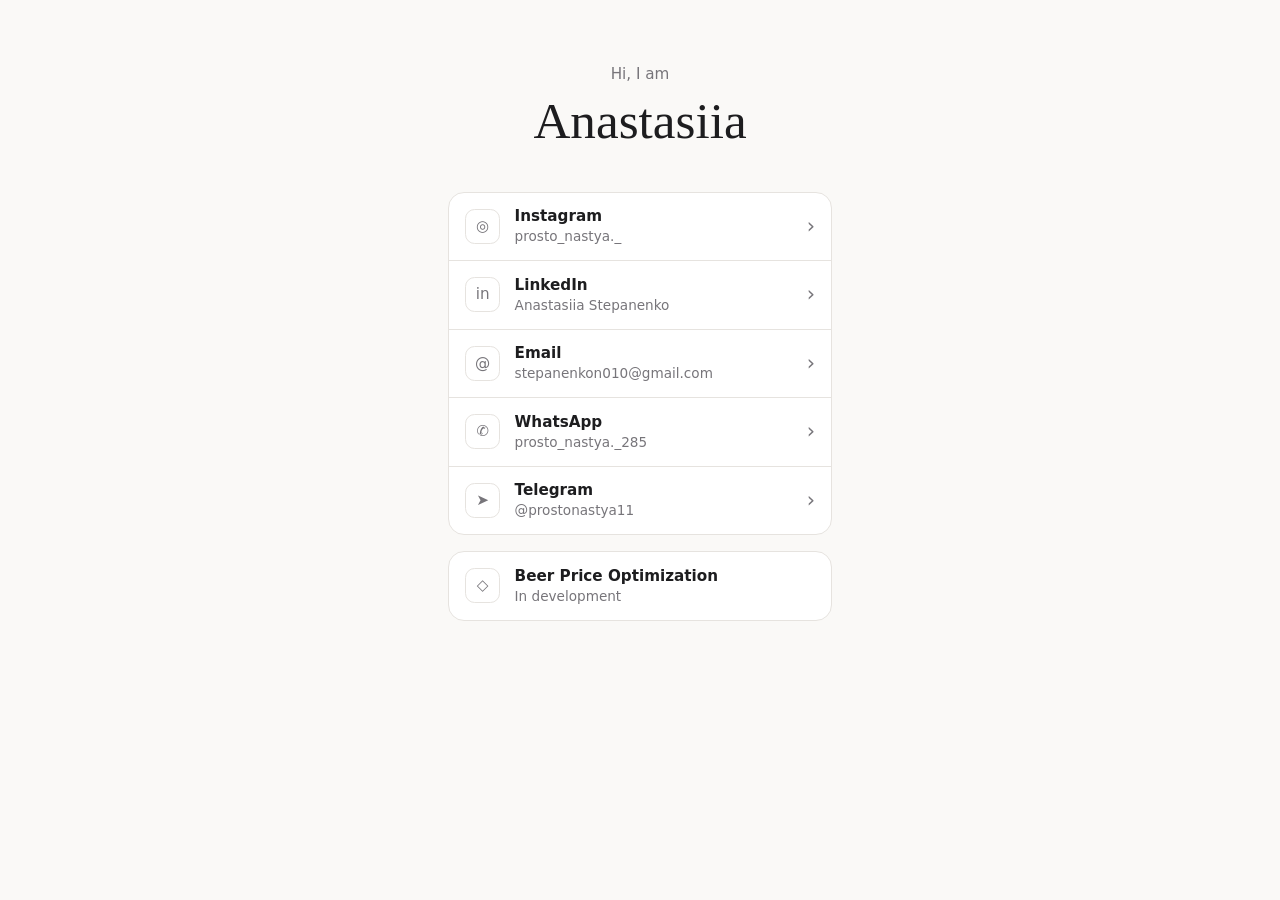
==== index.html @ 88344c2a "Add minimalist personal page and QR code Co-Authored-By: Claude Opus 5.5 <noreply@anthropic.com>" ====
<!doctype html>
<html lang="en">
<head>
<meta charset="utf-8">
<meta name="viewport" content="width=device-width,initial-scale=1">
<meta name="color-scheme" content="light dark">
<title>Anastasiia Stepanenko</title>
<meta name="description" content="Anastasiia Stepanenko — contacts and projects">
<link rel="icon" href="data:,">
<style>
:root{--bg:#faf9f7;--fg:#1d1d1f;--mute:#77757a;--card:#fff;--line:#e6e3df;--hover:#f3f1ee}
@media(prefers-color-scheme:dark){:root{--bg:#121214;--fg:#ececee;--mute:#9a989e;--card:#1b1b1e;--line:#2c2c30;--hover:#232327}}
*{box-sizing:border-box}
body{margin:0;background:var(--bg);color:var(--fg);font:16px/1.4 system-ui,-apple-system,"Segoe UI",Roboto,sans-serif;-webkit-font-smoothing:antialiased}
main{max-width:26rem;margin:0 auto;padding:4rem 1rem 3rem}
header{text-align:center;margin-bottom:2.5rem}
header p{margin:0;color:var(--mute);font-size:.95rem}
h1{margin:.3rem 0 0;font:400 3.2rem/1.2 "Snell Roundhand","Apple Chancery","Segoe Script","Brush Script MT","URW Chancery L",cursive}
.card{background:var(--card);border:1px solid var(--line);border-radius:1rem;overflow:hidden;margin-bottom:1rem}
.card a,.card div{display:flex;align-items:center;gap:.9rem;padding:.85rem 1rem;color:inherit;text-decoration:none}
.card a+a{border-top:1px solid var(--line)}
.card a:hover{background:var(--hover)}
.card a:focus-visible{outline:2px solid var(--fg);outline-offset:-2px}
i{flex:none;width:2.2rem;height:2.2rem;border:1px solid var(--line);border-radius:.6rem;display:grid;place-items:center;font-style:normal;font-size:.95rem;color:var(--mute)}
b{display:block;font-weight:600;font-size:.95rem}
small{display:block;color:var(--mute);font-size:.85rem;overflow-wrap:anywhere}
.card a::after{content:"›";margin-left:auto;color:var(--mute);font-size:1.3rem}
</style>
</head>
<body>
<main>
<header><p id="g">Hi, I am</p><h1 id="n">Anastasiia</h1></header>
<nav class="card" aria-label="Contacts">
<a href="https://instagram.com/prosto_nastya._" rel="me noopener" target="_blank"><i aria-hidden="true">◎</i><span><b>Instagram</b><small>prosto_nastya._</small></span></a>
<a href="https://linkedin.com/in/anastasiia-stepanenko-1a0871327" rel="me noopener" target="_blank"><i aria-hidden="true">in</i><span><b>LinkedIn</b><small>Anastasiia Stepanenko</small></span></a>
<a href="mailto:stepanenkon010@gmail.com"><i aria-hidden="true">@</i><span><b>Email</b><small>stepanenkon010@gmail.com</small></span></a>
<a href="https://wa.me/491602328574" rel="noopener" target="_blank"><i aria-hidden="true">✆</i><span><b>WhatsApp</b><small>prosto_nastya._285</small></span></a>
<a href="https://t.me/prostonastya11" rel="noopener" target="_blank"><i aria-hidden="true">➤</i><span><b>Telegram</b><small>@prostonastya11</small></span></a>
</nav>
<section class="card" aria-label="Project"><div><i aria-hidden="true">◇</i><span><b>Beer Price Optimization</b><small>In development</small></span></div></section>
</main>
<script>
var t={de:["Hallo, ich bin","Anastasiia"],uk:["Слава Україні! Мене звати","Анастасія"],ru:["Привет, я","Анастасия"],ja:["こんにちは、","望生"]},
l=((navigator.languages||[])[0]||navigator.language||"en").slice(0,2).toLowerCase(),s=t[l];
if(s){document.documentElement.lang=l;g.textContent=s[0];n.textContent=s[1]}
</script>
</body>
</html>
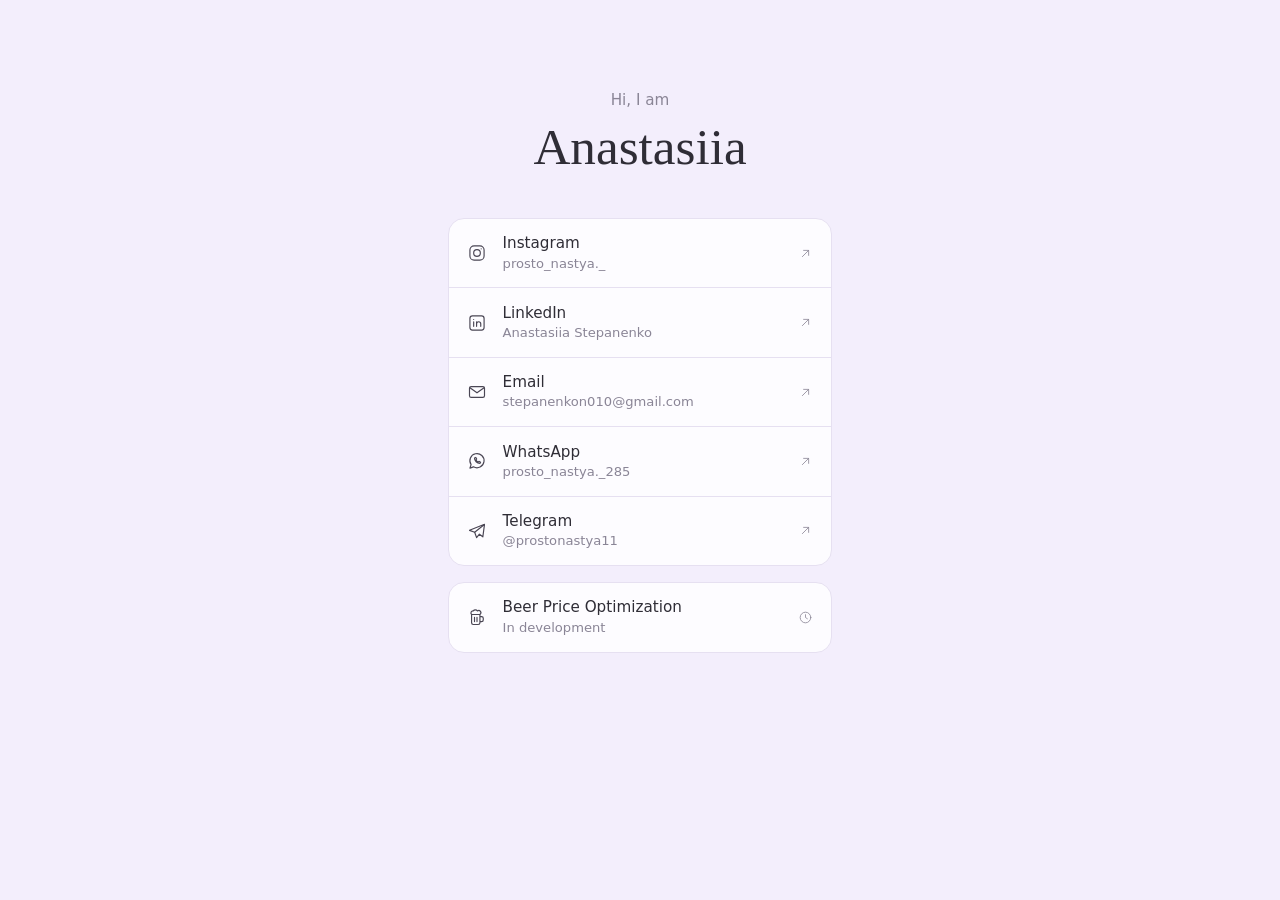
==== commit 15c52e4f: "Refine styling: thin outline SVG icons, lavender theme, diagonal arrows Co-Authored-By: Claude Opus " ====
--- a/index.html
+++ b/index.html
@@ -8,8 +8,8 @@
 <meta name="description" content="Anastasiia Stepanenko — contacts and projects">
 <link rel="icon" href="data:,">
 <style>
-:root{--bg:#faf9f7;--fg:#1d1d1f;--mute:#77757a;--card:#fff;--line:#e6e3df;--hover:#f3f1ee}
-@media(prefers-color-scheme:dark){:root{--bg:#121214;--fg:#ececee;--mute:#9a989e;--card:#1b1b1e;--line:#2c2c30;--hover:#232327}}
+:root{--bg:#f3eefc;--fg:#2f2d36;--ic:#4a4654;--mute:#8a8596;--card:#fdfcff;--line:#e6e0f1;--hover:#f8f5fe}
+@media(prefers-color-scheme:dark){:root{--bg:#141218;--fg:#e9e7ee;--ic:#c9c5d2;--mute:#8f8b99;--card:#1c1a21;--line:#2c2933;--hover:#221f28}}
 *{box-sizing:border-box}
 body{margin:0;background:var(--bg);color:var(--fg);font:16px/1.4 system-ui,-apple-system,"Segoe UI",Roboto,sans-serif;-webkit-font-smoothing:antialiased}
 main{max-width:26rem;margin:0 auto;padding:4rem 1rem 3rem}
@@ -17,27 +17,29 @@
 header p{margin:0;color:var(--mute);font-size:.95rem}
 h1{margin:.3rem 0 0;font:400 3.2rem/1.2 "Snell Roundhand","Apple Chancery","Segoe Script","Brush Script MT","URW Chancery L",cursive}
 .card{background:var(--card);border:1px solid var(--line);border-radius:1rem;overflow:hidden;margin-bottom:1rem}
-.card a,.card div{display:flex;align-items:center;gap:.9rem;padding:.85rem 1rem;color:inherit;text-decoration:none}
+.card a,.card div{display:flex;align-items:center;gap:1rem;padding:.9rem 1.1rem;color:inherit;text-decoration:none}
 .card a+a{border-top:1px solid var(--line)}
 .card a:hover{background:var(--hover)}
-.card a:focus-visible{outline:2px solid var(--fg);outline-offset:-2px}
-i{flex:none;width:2.2rem;height:2.2rem;border:1px solid var(--line);border-radius:.6rem;display:grid;place-items:center;font-style:normal;font-size:.95rem;color:var(--mute)}
-b{display:block;font-weight:600;font-size:.95rem}
-small{display:block;color:var(--mute);font-size:.85rem;overflow-wrap:anywhere}
-.card a::after{content:"›";margin-left:auto;color:var(--mute);font-size:1.3rem}
+.card a:focus-visible{outline:1px solid var(--ic);outline-offset:-3px;border-radius:1rem}
+svg{flex:none;width:20px;height:20px;fill:none;stroke:var(--ic);stroke-width:1.4;stroke-linecap:round;stroke-linejoin:round}
+span{flex:1;min-width:0}
+b{display:block;font-weight:500;font-size:.95rem}
+small{display:block;color:var(--mute);font-size:.82rem;overflow-wrap:anywhere}
+.r{width:15px;height:15px;stroke:var(--mute);stroke-width:1.3}
 </style>
 </head>
 <body>
+<svg hidden><symbol id="a" viewBox="0 0 24 24"><path d="M7 17 17 7M9 7h8v8"/></symbol></svg>
 <main>
 <header><p id="g">Hi, I am</p><h1 id="n">Anastasiia</h1></header>
 <nav class="card" aria-label="Contacts">
-<a href="https://instagram.com/prosto_nastya._" rel="me noopener" target="_blank"><i aria-hidden="true">◎</i><span><b>Instagram</b><small>prosto_nastya._</small></span></a>
-<a href="https://linkedin.com/in/anastasiia-stepanenko-1a0871327" rel="me noopener" target="_blank"><i aria-hidden="true">in</i><span><b>LinkedIn</b><small>Anastasiia Stepanenko</small></span></a>
-<a href="mailto:stepanenkon010@gmail.com"><i aria-hidden="true">@</i><span><b>Email</b><small>stepanenkon010@gmail.com</small></span></a>
-<a href="https://wa.me/491602328574" rel="noopener" target="_blank"><i aria-hidden="true">✆</i><span><b>WhatsApp</b><small>prosto_nastya._285</small></span></a>
-<a href="https://t.me/prostonastya11" rel="noopener" target="_blank"><i aria-hidden="true">➤</i><span><b>Telegram</b><small>@prostonastya11</small></span></a>
+<a href="https://instagram.com/prosto_nastya._" rel="me noopener" target="_blank"><svg viewBox="0 0 24 24" aria-hidden="true"><rect x="3.5" y="3.5" width="17" height="17" rx="5"/><circle cx="12" cy="12" r="4"/><path d="M17 7h.01"/></svg><span><b>Instagram</b><small>prosto_nastya._</small></span><svg class="r" aria-hidden="true"><use href="#a"/></svg></a>
+<a href="https://linkedin.com/in/anastasiia-stepanenko-1a0871327" rel="me noopener" target="_blank"><svg viewBox="0 0 24 24" aria-hidden="true"><rect x="3.5" y="3.5" width="17" height="17" rx="3"/><path d="M8 10.5V16M8 7.8v.01M11.5 16v-5.5M11.5 13a2.5 2.5 0 0 1 5 0v3"/></svg><span><b>LinkedIn</b><small>Anastasiia Stepanenko</small></span><svg class="r" aria-hidden="true"><use href="#a"/></svg></a>
+<a href="mailto:stepanenkon010@gmail.com"><svg viewBox="0 0 24 24" aria-hidden="true"><rect x="3" y="5.5" width="18" height="13" rx="2"/><path d="m3.5 7 8.5 6 8.5-6"/></svg><span><b>Email</b><small>stepanenkon010@gmail.com</small></span><svg class="r" aria-hidden="true"><use href="#a"/></svg></a>
+<a href="https://wa.me/491602328574" rel="noopener" target="_blank"><svg viewBox="0 0 24 24" aria-hidden="true"><path d="m3.5 20.5 1.4-4.2A8.5 8.5 0 1 1 7.8 19z"/><path d="M9 8.5c0 3.5 3 6.5 6.5 6.5l.8-1.6-2-1-.9.9a5 5 0 0 1-2.7-2.7l.9-.9-1-2z"/></svg><span><b>WhatsApp</b><small>prosto_nastya._285</small></span><svg class="r" aria-hidden="true"><use href="#a"/></svg></a>
+<a href="https://t.me/prostonastya11" rel="noopener" target="_blank"><svg viewBox="0 0 24 24" aria-hidden="true"><path d="M21 4 3 11.2l6.2 2.3L11.5 20l3.4-4.2L19 19z"/><path d="m9.2 13.5 11.3-9"/></svg><span><b>Telegram</b><small>@prostonastya11</small></span><svg class="r" aria-hidden="true"><use href="#a"/></svg></a>
 </nav>
-<section class="card" aria-label="Project"><div><i aria-hidden="true">◇</i><span><b>Beer Price Optimization</b><small>In development</small></span></div></section>
+<section class="card" aria-label="Project"><div><svg viewBox="0 0 24 24" aria-hidden="true"><path d="M5.5 9h10v10a2 2 0 0 1-2 2h-6a2 2 0 0 1-2-2zM15.5 11.5h2a2 2 0 0 1 2 2v2a2 2 0 0 1-2 2h-2M5.5 9a2.5 2.5 0 0 1 2-4.3 3 3 0 0 1 5 0A2.5 2.5 0 0 1 15.5 9M9 12.5v5M12 12.5v5"/></svg><span><b>Beer Price Optimization</b><small>In development</small></span><svg class="r" viewBox="0 0 24 24" aria-hidden="true"><circle cx="12" cy="12" r="8.5"/><path d="M12 7.5V12l3 2"/></svg></div></section>
 </main>
 <script>
 var t={de:["Hallo, ich bin","Anastasiia"],uk:["Слава Україні! Мене звати","Анастасія"],ru:["Привет, я","Анастасия"],ja:["こんにちは、","望生"]},
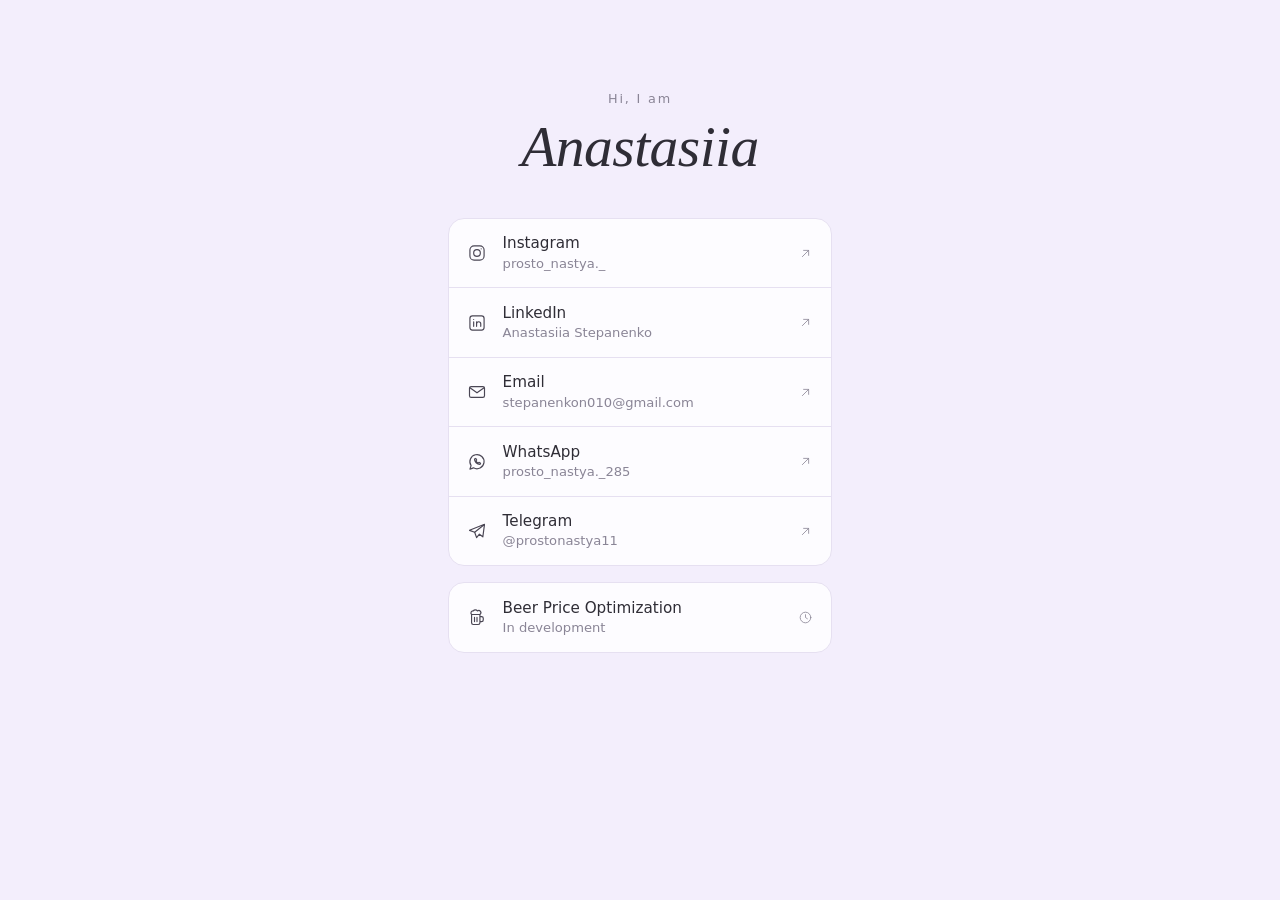
==== commit 32f8b666: "Typography: editorial Didot/Bodoni italic name, refined greeting Co-Authored-By: Claude Opus 5.5 <no" ====
--- a/index.html
+++ b/index.html
@@ -14,8 +14,8 @@
 body{margin:0;background:var(--bg);color:var(--fg);font:16px/1.4 system-ui,-apple-system,"Segoe UI",Roboto,sans-serif;-webkit-font-smoothing:antialiased}
 main{max-width:26rem;margin:0 auto;padding:4rem 1rem 3rem}
 header{text-align:center;margin-bottom:2.5rem}
-header p{margin:0;color:var(--mute);font-size:.95rem}
-h1{margin:.3rem 0 0;font:400 3.2rem/1.2 "Snell Roundhand","Apple Chancery","Segoe Script","Brush Script MT","URW Chancery L",cursive}
+header p{margin:0;color:var(--mute);font-size:.8rem;letter-spacing:.14em}
+h1{margin:.4rem 0 0;font:italic 400 3.6rem/1.1 "Bodoni MT","Bodoni 72",Didot,"Didot LT STD",Georgia,"Times New Roman","Hiragino Mincho ProN","Yu Mincho","Noto Serif CJK JP",serif;letter-spacing:-.01em}
 .card{background:var(--card);border:1px solid var(--line);border-radius:1rem;overflow:hidden;margin-bottom:1rem}
 .card a,.card div{display:flex;align-items:center;gap:1rem;padding:.9rem 1.1rem;color:inherit;text-decoration:none}
 .card a+a{border-top:1px solid var(--line)}
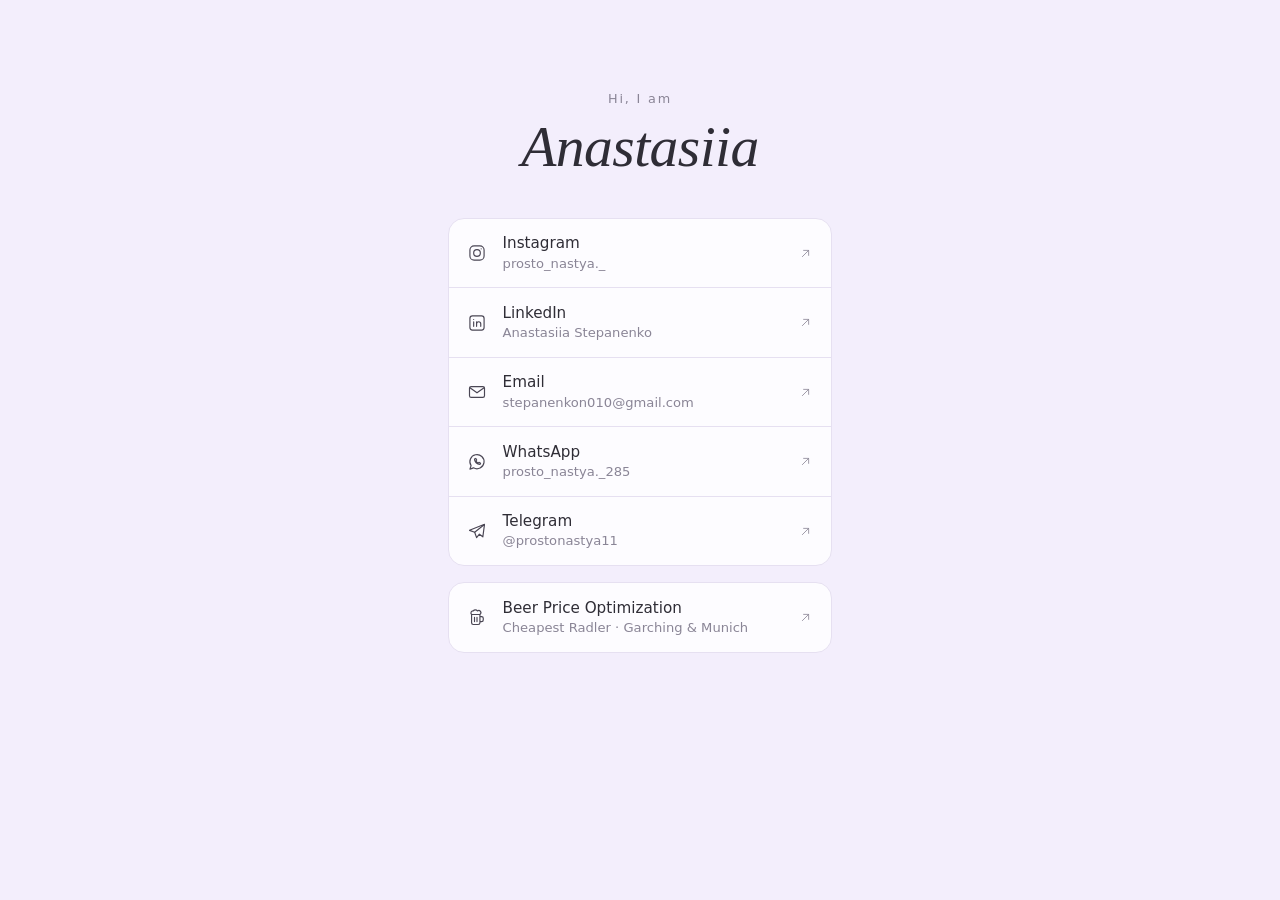
==== commit 1c198039: "Link Beer Price Optimization project Co-Authored-By: Claude Opus 5.5 <noreply@anthropic.com>" ====
--- a/index.html
+++ b/index.html
@@ -15,7 +15,12 @@
 main{max-width:26rem;margin:0 auto;padding:4rem 1rem 3rem}
 header{text-align:center;margin-bottom:2.5rem}
 header p{margin:0;color:var(--mute);font-size:.8rem;letter-spacing:.14em}
-h1{margin:.4rem 0 0;font:italic 400 3.6rem/1.1 "Bodoni MT","Bodoni 72",Didot,"Didot LT STD",Georgia,"Times New Roman","Hiragino Mincho ProN","Yu Mincho","Noto Serif CJK JP",serif;letter-spacing:-.01em}
+h1{margin:.4rem 0 0;font:italic 400 3.6rem/1.1 "Bodoni MT","Bodoni 72",Didot,"Didot LT STD",Georgia,"Times New Roman","Noto Serif",serif;letter-spacing:-.01em}
+.u h1,.u header p{font-style:normal;letter-spacing:0}
+:lang(ja) h1,:lang(zh) h1,:lang(ko) h1{letter-spacing:.08em}
+:lang(ja) h1{font-family:"Hiragino Mincho ProN","Yu Mincho","Noto Serif CJK JP",serif}
+:lang(zh) h1{font-family:"Songti SC","Songti TC",SimSun,PMingLiU,"Noto Serif CJK SC",serif}
+:lang(ko) h1{font-family:AppleMyungjo,Batang,"Noto Serif CJK KR",serif}
 .card{background:var(--card);border:1px solid var(--line);border-radius:1rem;overflow:hidden;margin-bottom:1rem}
 .card a,.card div{display:flex;align-items:center;gap:1rem;padding:.9rem 1.1rem;color:inherit;text-decoration:none}
 .card a+a{border-top:1px solid var(--line)}
@@ -39,12 +44,16 @@
 <a href="https://wa.me/491602328574" rel="noopener" target="_blank"><svg viewBox="0 0 24 24" aria-hidden="true"><path d="m3.5 20.5 1.4-4.2A8.5 8.5 0 1 1 7.8 19z"/><path d="M9 8.5c0 3.5 3 6.5 6.5 6.5l.8-1.6-2-1-.9.9a5 5 0 0 1-2.7-2.7l.9-.9-1-2z"/></svg><span><b>WhatsApp</b><small>prosto_nastya._285</small></span><svg class="r" aria-hidden="true"><use href="#a"/></svg></a>
 <a href="https://t.me/prostonastya11" rel="noopener" target="_blank"><svg viewBox="0 0 24 24" aria-hidden="true"><path d="M21 4 3 11.2l6.2 2.3L11.5 20l3.4-4.2L19 19z"/><path d="m9.2 13.5 11.3-9"/></svg><span><b>Telegram</b><small>@prostonastya11</small></span><svg class="r" aria-hidden="true"><use href="#a"/></svg></a>
 </nav>
-<section class="card" aria-label="Project"><div><svg viewBox="0 0 24 24" aria-hidden="true"><path d="M5.5 9h10v10a2 2 0 0 1-2 2h-6a2 2 0 0 1-2-2zM15.5 11.5h2a2 2 0 0 1 2 2v2a2 2 0 0 1-2 2h-2M5.5 9a2.5 2.5 0 0 1 2-4.3 3 3 0 0 1 5 0A2.5 2.5 0 0 1 15.5 9M9 12.5v5M12 12.5v5"/></svg><span><b>Beer Price Optimization</b><small>In development</small></span><svg class="r" viewBox="0 0 24 24" aria-hidden="true"><circle cx="12" cy="12" r="8.5"/><path d="M12 7.5V12l3 2"/></svg></div></section>
+<section class="card" aria-label="Project"><a href="https://nastya-star.github.io/beer-optimization/"><svg viewBox="0 0 24 24" aria-hidden="true"><path d="M5.5 9h10v10a2 2 0 0 1-2 2h-6a2 2 0 0 1-2-2zM15.5 11.5h2a2 2 0 0 1 2 2v2a2 2 0 0 1-2 2h-2M5.5 9a2.5 2.5 0 0 1 2-4.3 3 3 0 0 1 5 0A2.5 2.5 0 0 1 15.5 9M9 12.5v5M12 12.5v5"/></svg><span><b>Beer Price Optimization</b><small>Cheapest Radler · Garching &amp; Munich</small></span><svg class="r" aria-hidden="true"><use href="#a"/></svg></a></section>
 </main>
 <script>
-var t={de:["Hallo, ich bin","Anastasiia"],uk:["Слава Україні! Мене звати","Анастасія"],ru:["Привет, я","Анастасия"],ja:["こんにちは、","望生"]},
-l=((navigator.languages||[])[0]||navigator.language||"en").slice(0,2).toLowerCase(),s=t[l];
-if(s){document.documentElement.lang=l;g.textContent=s[0];n.textContent=s[1]}
+var t={de:"Hallo, ich bin",fr:"Salut, je m'appelle",es:"Hola, soy",it:"Ciao, sono",pt:"Olá, eu sou",pl:"Cześć, jestem",tr:"Merhaba, ben",vi:"Xin chào, mình là",nl:"Hoi, ik ben",cs:"Ahoj, já jsem",
+uk:"Слава Україні! Мене звати|Анастасія",ru:"Привет, я|Анастасия",el:"Γεια, είμαι|Αναστασία",ka:"გამარჯობა, მე ვარ|ანასტასია",hy:"Բարև, ես|Անաստասիա",ar:"مرحبًا، أنا|أناستاسيا",he:"שלום, אני|אנסטסיה",fa:"سلام، من|آناستازیا",ur:"سلام، میں|اناستسیا",hi:"नमस्ते, मेरा नाम|अनास्तासिया","zh-Hans":"你好，我是|阿纳斯塔西娅","zh-Hant":"你好，我是|阿納斯塔西婭",ko:"안녕하세요, 저는|아나스타시아",ja:"こんにちは、私は|望生です",th:"สวัสดี ฉันชื่อ|อนาสตาเซีย"},
+L=(navigator.languages||[])[0]||navigator.language||"en",l=L.toLowerCase().split("-"),
+k=l[0]=="zh"?(l.includes("hant")||!l.includes("hans")&&/^(tw|hk|mo)$/.test(l[1])?"zh-Hant":"zh-Hans"):l[0],s=t[k],h=document.documentElement;
+if(s){s=s.split("|");h.lang=k[0]=="z"?k:L;g.textContent=s[0];n.textContent=s[1]||"Anastasiia";
+if(/^(ar|he|fa|ur)$/.test(k))g.parentNode.dir="rtl";
+if(/^(ja|zh|ko|ar|he|fa|ur|hi|th|ka|hy)/.test(k))h.className="u"}
 </script>
 </body>
 </html>
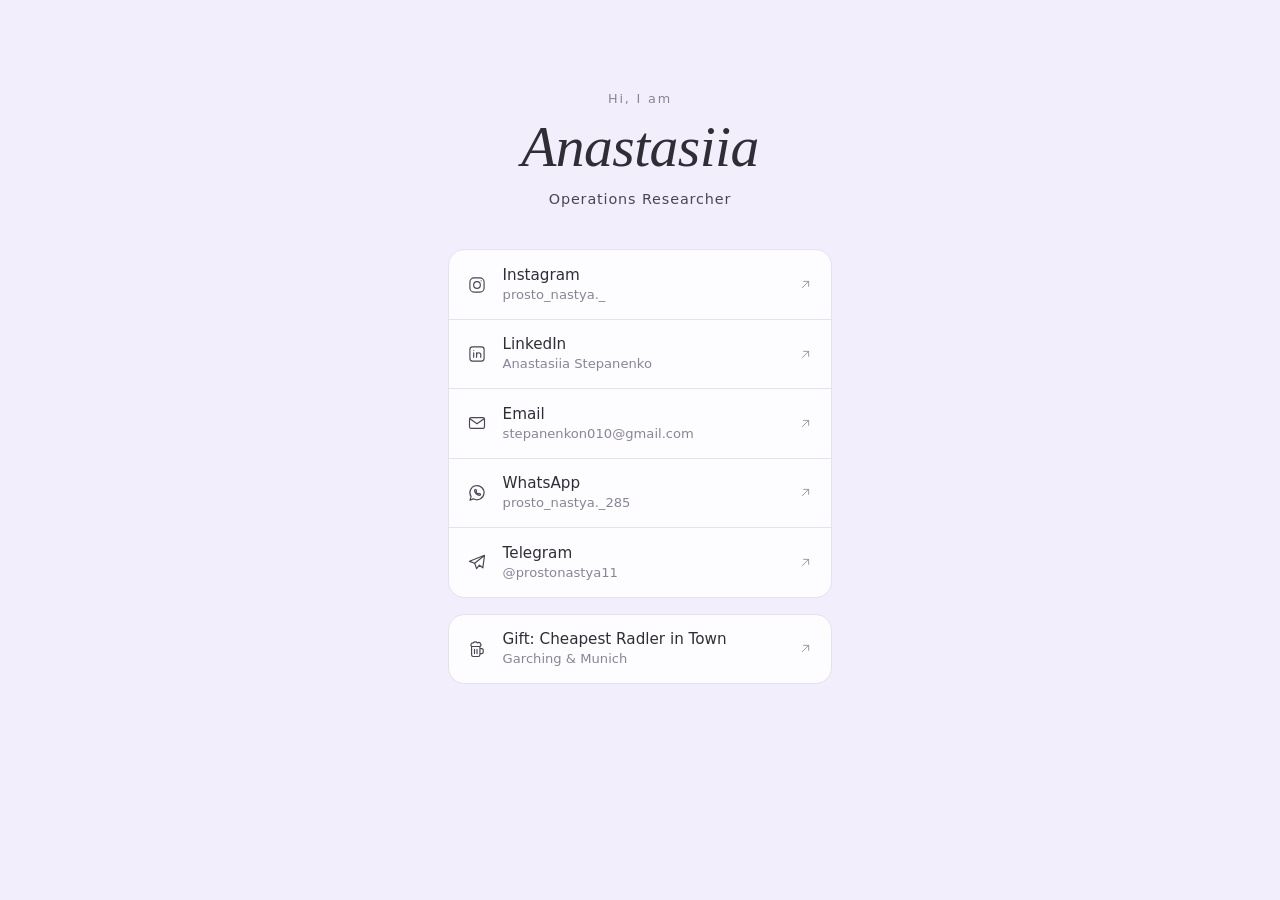
==== commit 3601a418: "Add Operations Researcher; rename Radler project link Co-Authored-By: Claude Opus 5.5 <noreply@anthr" ====
--- a/index.html
+++ b/index.html
@@ -18,6 +18,7 @@
 h1{margin:.4rem 0 0;font:italic 400 3.6rem/1.1 "Bodoni MT","Bodoni 72",Didot,"Didot LT STD",Georgia,"Times New Roman","Noto Serif",serif;letter-spacing:-.01em}
 .u h1,.u header p{font-style:normal;letter-spacing:0}
 :lang(ja) h1,:lang(zh) h1,:lang(ko) h1{letter-spacing:.08em}
+header .role{margin-top:.7rem;color:var(--ic);font-size:.9rem;letter-spacing:.06em}
 :lang(ja) h1{font-family:"Hiragino Mincho ProN","Yu Mincho","Noto Serif CJK JP",serif}
 :lang(zh) h1{font-family:"Songti SC","Songti TC",SimSun,PMingLiU,"Noto Serif CJK SC",serif}
 :lang(ko) h1{font-family:AppleMyungjo,Batang,"Noto Serif CJK KR",serif}
@@ -36,7 +37,7 @@
 <body>
 <svg hidden><symbol id="a" viewBox="0 0 24 24"><path d="M7 17 17 7M9 7h8v8"/></symbol></svg>
 <main>
-<header><p id="g">Hi, I am</p><h1 id="n">Anastasiia</h1></header>
+<header><p id="g">Hi, I am</p><h1 id="n">Anastasiia</h1><p class="role" lang="en">Operations Researcher</p></header>
 <nav class="card" aria-label="Contacts">
 <a href="https://instagram.com/prosto_nastya._" rel="me noopener" target="_blank"><svg viewBox="0 0 24 24" aria-hidden="true"><rect x="3.5" y="3.5" width="17" height="17" rx="5"/><circle cx="12" cy="12" r="4"/><path d="M17 7h.01"/></svg><span><b>Instagram</b><small>prosto_nastya._</small></span><svg class="r" aria-hidden="true"><use href="#a"/></svg></a>
 <a href="https://linkedin.com/in/anastasiia-stepanenko-1a0871327" rel="me noopener" target="_blank"><svg viewBox="0 0 24 24" aria-hidden="true"><rect x="3.5" y="3.5" width="17" height="17" rx="3"/><path d="M8 10.5V16M8 7.8v.01M11.5 16v-5.5M11.5 13a2.5 2.5 0 0 1 5 0v3"/></svg><span><b>LinkedIn</b><small>Anastasiia Stepanenko</small></span><svg class="r" aria-hidden="true"><use href="#a"/></svg></a>
@@ -44,7 +45,7 @@
 <a href="https://wa.me/491602328574" rel="noopener" target="_blank"><svg viewBox="0 0 24 24" aria-hidden="true"><path d="m3.5 20.5 1.4-4.2A8.5 8.5 0 1 1 7.8 19z"/><path d="M9 8.5c0 3.5 3 6.5 6.5 6.5l.8-1.6-2-1-.9.9a5 5 0 0 1-2.7-2.7l.9-.9-1-2z"/></svg><span><b>WhatsApp</b><small>prosto_nastya._285</small></span><svg class="r" aria-hidden="true"><use href="#a"/></svg></a>
 <a href="https://t.me/prostonastya11" rel="noopener" target="_blank"><svg viewBox="0 0 24 24" aria-hidden="true"><path d="M21 4 3 11.2l6.2 2.3L11.5 20l3.4-4.2L19 19z"/><path d="m9.2 13.5 11.3-9"/></svg><span><b>Telegram</b><small>@prostonastya11</small></span><svg class="r" aria-hidden="true"><use href="#a"/></svg></a>
 </nav>
-<section class="card" aria-label="Project"><a href="https://nastya-star.github.io/beer-optimization/"><svg viewBox="0 0 24 24" aria-hidden="true"><path d="M5.5 9h10v10a2 2 0 0 1-2 2h-6a2 2 0 0 1-2-2zM15.5 11.5h2a2 2 0 0 1 2 2v2a2 2 0 0 1-2 2h-2M5.5 9a2.5 2.5 0 0 1 2-4.3 3 3 0 0 1 5 0A2.5 2.5 0 0 1 15.5 9M9 12.5v5M12 12.5v5"/></svg><span><b>Beer Price Optimization</b><small>Cheapest Radler · Garching &amp; Munich</small></span><svg class="r" aria-hidden="true"><use href="#a"/></svg></a></section>
+<section class="card" aria-label="Project"><a href="https://nastya-star.github.io/beer-optimization/"><svg viewBox="0 0 24 24" aria-hidden="true"><path d="M5.5 9h10v10a2 2 0 0 1-2 2h-6a2 2 0 0 1-2-2zM15.5 11.5h2a2 2 0 0 1 2 2v2a2 2 0 0 1-2 2h-2M5.5 9a2.5 2.5 0 0 1 2-4.3 3 3 0 0 1 5 0A2.5 2.5 0 0 1 15.5 9M9 12.5v5M12 12.5v5"/></svg><span><b>Gift: Cheapest Radler in Town</b><small>Garching &amp; Munich</small></span><svg class="r" aria-hidden="true"><use href="#a"/></svg></a></section>
 </main>
 <script>
 var t={de:"Hallo, ich bin",fr:"Salut, je m'appelle",es:"Hola, soy",it:"Ciao, sono",pt:"Olá, eu sou",pl:"Cześć, jestem",tr:"Merhaba, ben",vi:"Xin chào, mình là",nl:"Hoi, ik ben",cs:"Ahoj, já jsem",
